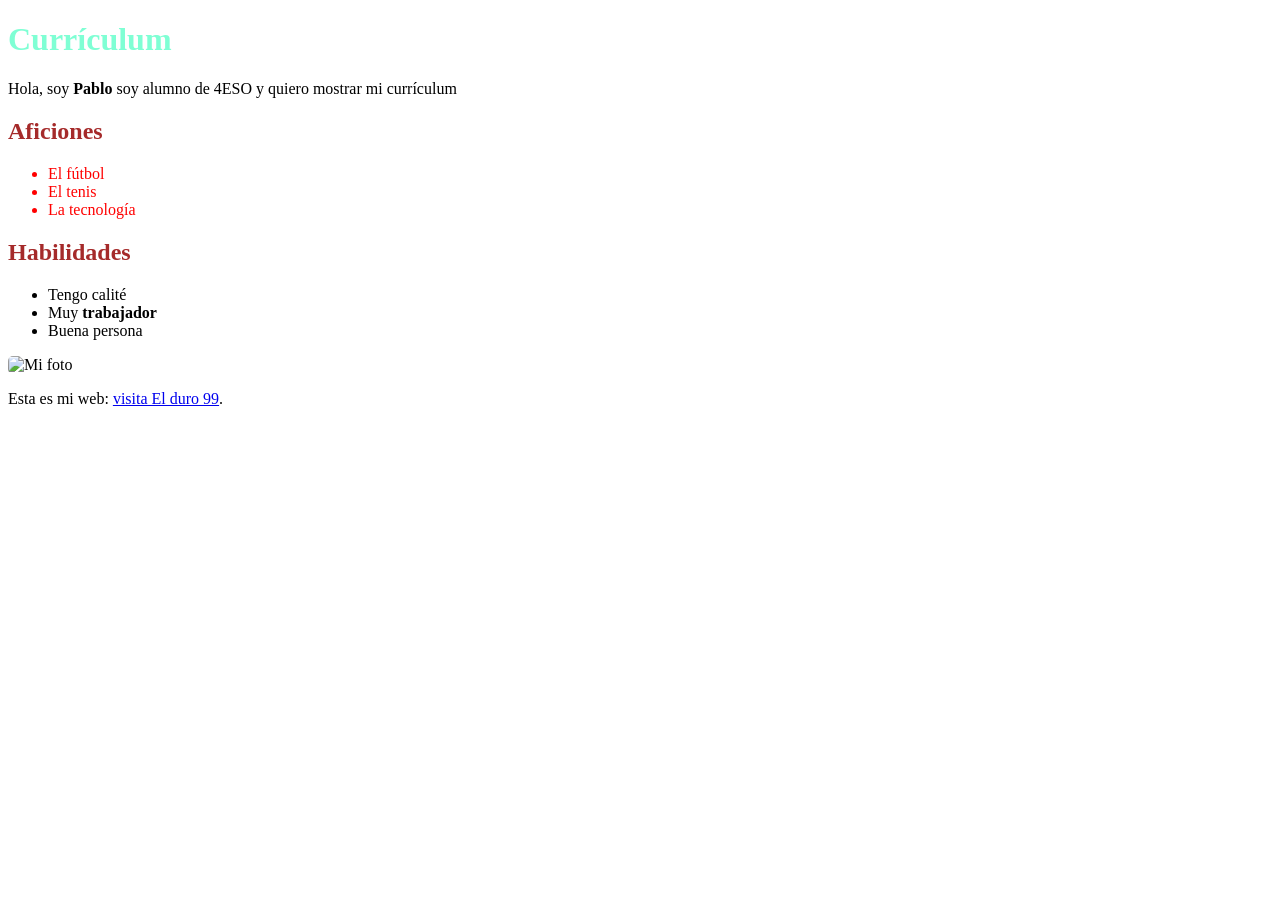
==== index.html @ e2fecc28 "Create index.html" ====
<!DOCTYPE html>
<html lang="es">
<head>
  <meta charset="UTF-8">
  <meta name="viewport" content="width=device-width, initial-scale=1">
  <title>Mi página</title>
</head>
<body>

  <!DOCTYPE html>
  <html lang="es">
  <head>
    <meta charset="UTF-8">
    <meta name="viewport" content="width=device-width, initial-scale=1">
    <title>Mi página</title>
  </head>
  <body>

    <h1>Currículum</h1>

    <p>Hola, soy <strong class="WISA">Pablo</strong> soy alumno de 4ESO y quiero mostrar mi currículum</p>

    <h2>Aficiones</h2>

    <ul class= "lista">
      <li>El fútbol</li>
      <li>El tenis</li>
      <li>La tecnología</li>
    </ul>
    <h2>Habilidades</h2>
    <ul>
      <li>Tengo calité</li>
      <li>Muy <strong>trabajador</strong></li>
      <li>Buena persona</li>
    </ul>
   <img src="PABLO AVATAR.jpg" alt="Mi foto" width="300px"  style="border-radius:5px">
    <p>Esta es mi web: <a href="https://es.pabloolmo.org">visita El duro 99</a>.</p>
  <style>
  	.lista li{color:red}
  	h2 {color:brown}
  	h1 {color:Aquamarine}
  	. WISA{font-family:tahoma}
  </style>
  </body>
  </html>

</body>
</html>
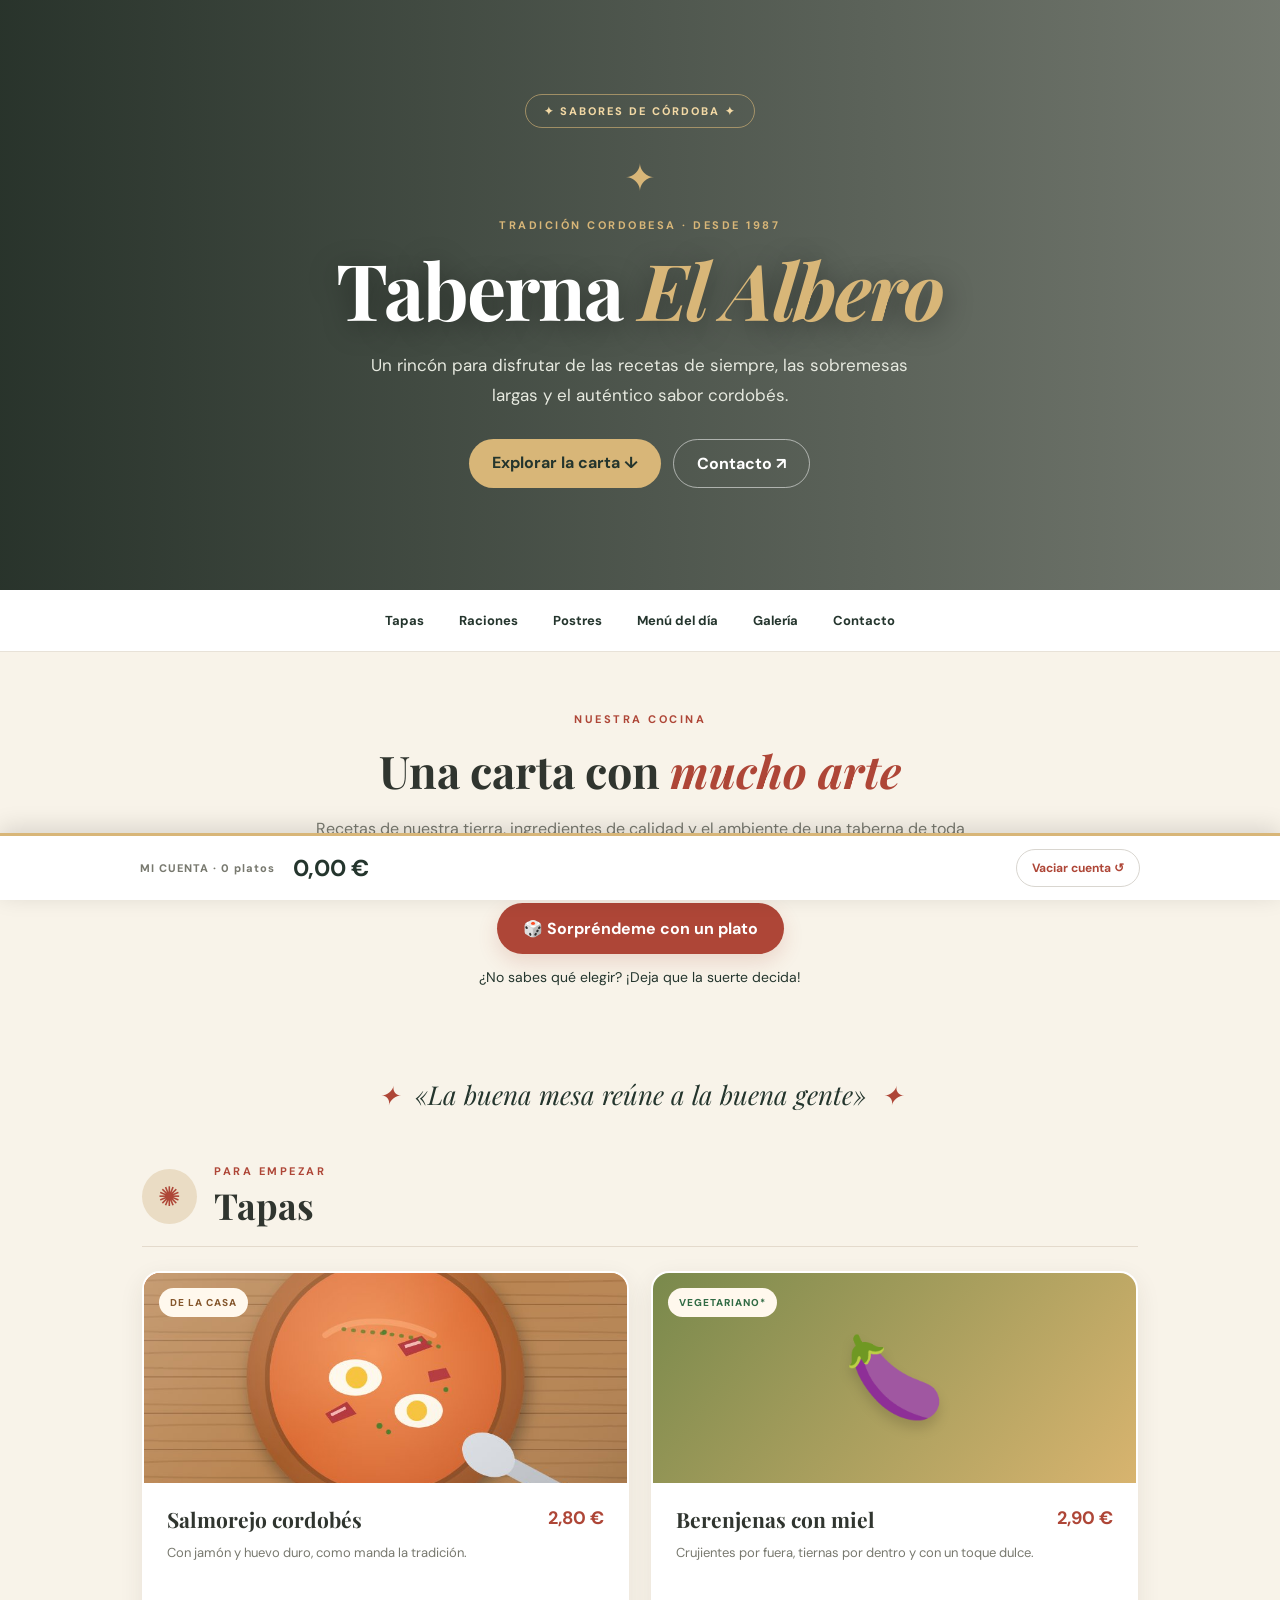
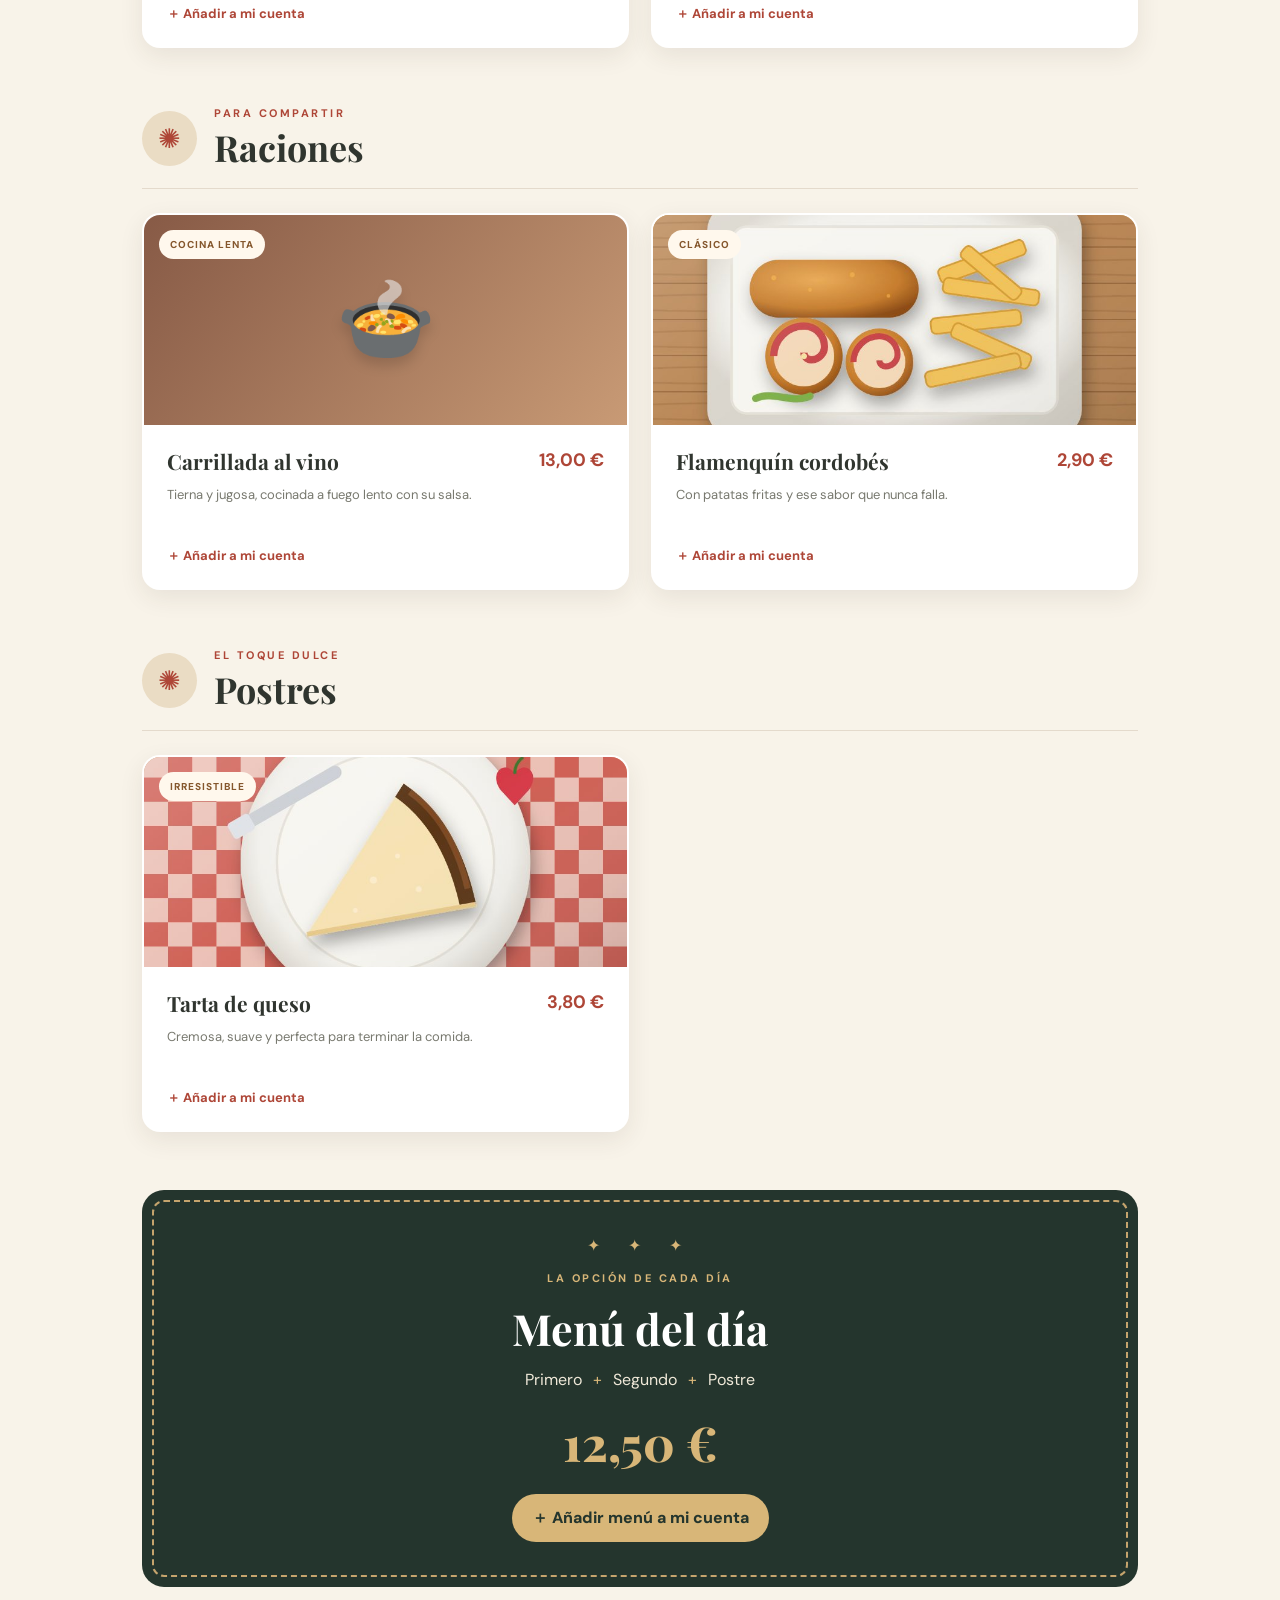
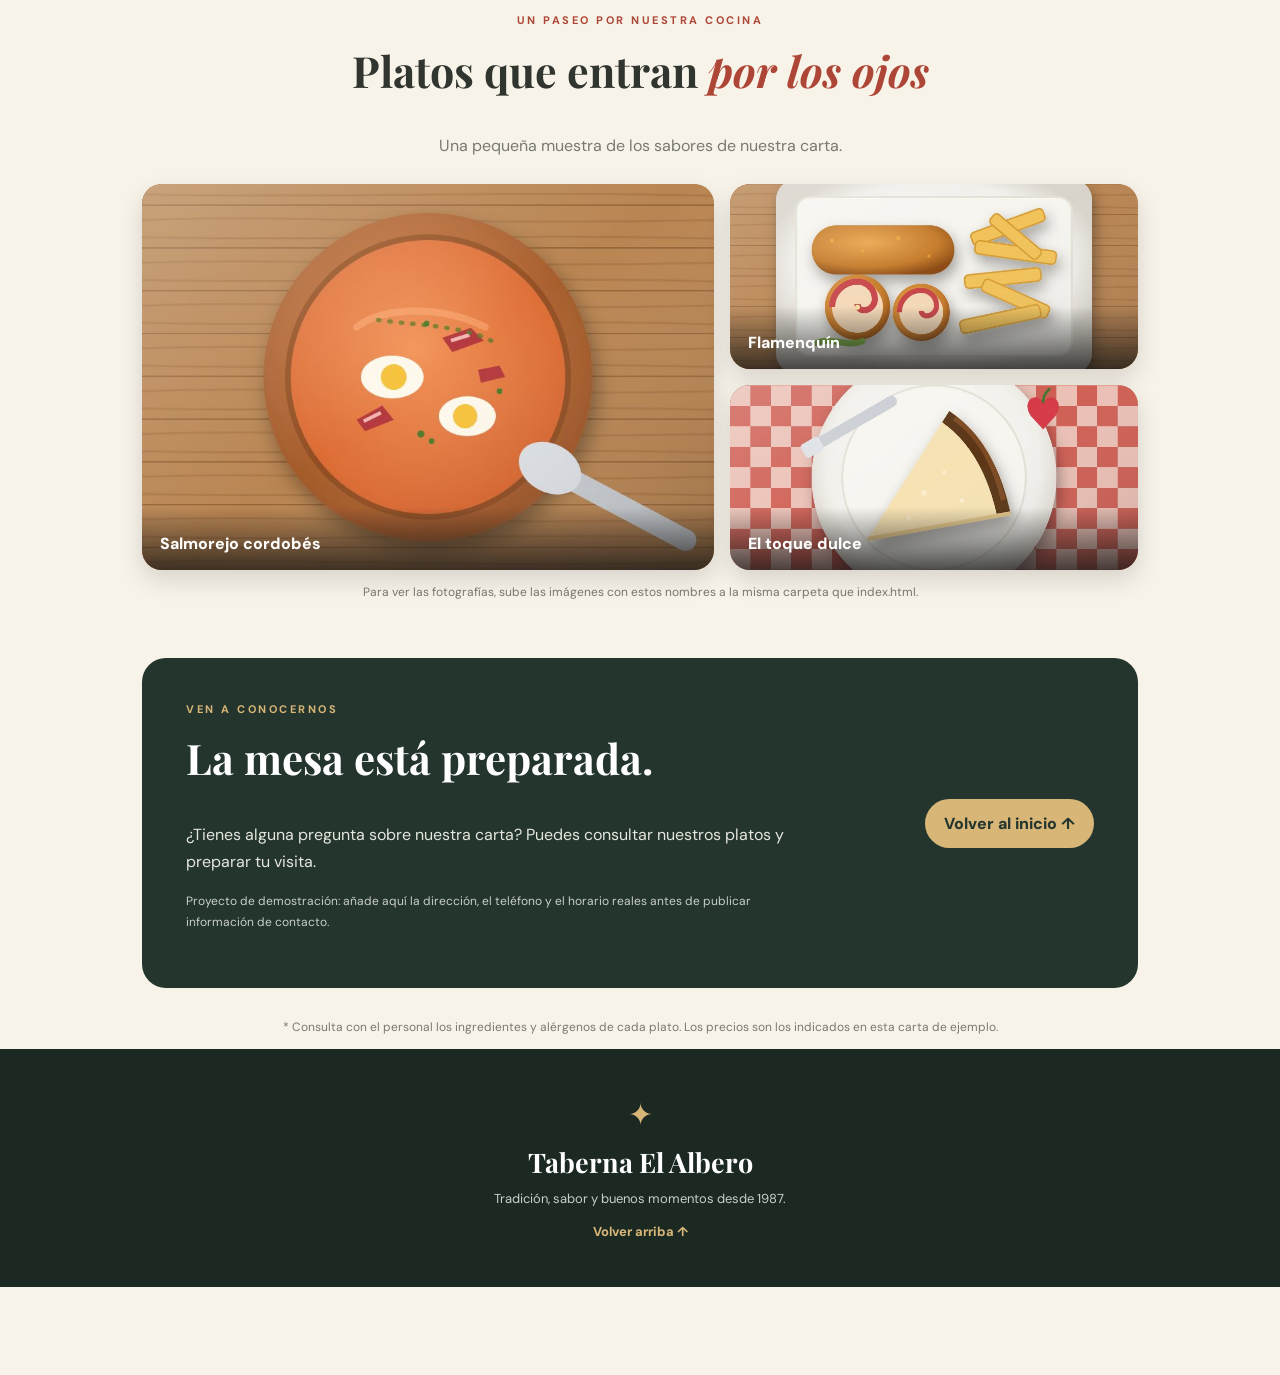
==== commit 58231d1d: "Add files via upload" ====
--- a/index.html
+++ b/index.html
@@ -3,46 +3,168 @@
 <head>
   <meta charset="UTF-8">
   <meta name="viewport" content="width=device-width, initial-scale=1">
-  <title>Mi página</title>
+  <meta name="theme-color" content="#24352d">
+  <title>Taberna El Albero | Cocina cordobesa</title>
+  <meta name="description" content="Descubre la carta de Taberna El Albero: tapas, raciones y postres de inspiración cordobesa.">
+  <link rel="preconnect" href="https://fonts.googleapis.com">
+  <link rel="preconnect" href="https://fonts.gstatic.com" crossorigin>
+  <link href="https://fonts.googleapis.com/css2?family=DM+Sans:wght@400;500;600;700&family=Playfair+Display:wght@600;700;800&display=swap" rel="stylesheet">
+  <link rel="stylesheet" href="estilo.css">
 </head>
 <body>
+  <header class="hero" id="inicio">
+    <div class="hero-inner">
+      <span class="hero-badge">✦ SABORES DE CÓRDOBA ✦</span>
+      <div class="emblema" aria-hidden="true">✦</div>
+      <p class="eyebrow">TRADICIÓN CORDOBESA · DESDE 1987</p>
+      <h1>Taberna <em>El Albero</em></h1>
+      <p class="hero-desc">Un rincón para disfrutar de las recetas de siempre, las sobremesas largas y el auténtico sabor cordobés.</p>
+      <div class="hero-actions"><a class="hero-link" href="#carta">Explorar la carta ↓</a><a class="hero-link secondary" href="#contacto">Contacto ↗</a></div>
+    </div>
+  </header>
 
-  <!DOCTYPE html>
-  <html lang="es">
-  <head>
-    <meta charset="UTF-8">
-    <meta name="viewport" content="width=device-width, initial-scale=1">
-    <title>Mi página</title>
-  </head>
-  <body>
+  <nav class="navegacion" aria-label="Secciones de la carta">
+    <a href="#tapas">Tapas</a>
+    <a href="#raciones">Raciones</a>
+    <a href="#postres">Postres</a>
+    <a href="#menu-dia">Menú del día</a>
+    <a href="#galeria">Galería</a>
+    <a href="#contacto">Contacto</a>
+  </nav>
 
-    <h1>Currículum</h1>
+  <main id="carta" class="contenedor">
+    <div class="intro">
+      <p class="eyebrow oscuro">NUESTRA COCINA</p>
+      <h2>Una carta con <em>mucho arte</em></h2>
+      <p>Recetas de nuestra tierra, ingredientes de calidad y el ambiente de una taberna de toda la vida.</p>
+    </div>
 
-    <p>Hola, soy <strong class="WISA">Pablo</strong> soy alumno de 4ESO y quiero mostrar mi currículum</p>
+    <div class="herramientas">
+      <button id="sorpresa" type="button">🎲 Sorpréndeme con un plato</button>
+      <p id="consejo" role="status" aria-live="polite">¿No sabes qué elegir? ¡Deja que la suerte decida!</p>
+    </div>
 
-    <h2>Aficiones</h2>
+    <div class="frase reveal"><span>✦</span> «La buena mesa reúne a la buena gente» <span>✦</span></div>
 
-    <ul class= "lista">
-      <li>El fútbol</li>
-      <li>El tenis</li>
-      <li>La tecnología</li>
-    </ul>
-    <h2>Habilidades</h2>
-    <ul>
-      <li>Tengo calité</li>
-      <li>Muy <strong>trabajador</strong></li>
-      <li>Buena persona</li>
-    </ul>
-   <img src="PABLO AVATAR.jpg" alt="Mi foto" width="300px"  style="border-radius:5px">
-    <p>Esta es mi web: <a href="https://es.pabloolmo.org">visita El duro 99</a>.</p>
-  <style>
-  	.lista li{color:red}
-  	h2 {color:brown}
-  	h1 {color:Aquamarine}
-  	. WISA{font-family:tahoma}
-  </style>
-  </body>
-  </html>
+    <section id="tapas" class="seccion reveal">
+      <div class="titulo-seccion"><span class="icono">✺</span><div><p class="eyebrow oscuro">PARA EMPEZAR</p><h2>Tapas</h2></div></div>
+      <div class="grid-platos">
+        <article class="tarjeta plato" data-nombre="Salmorejo cordobés" data-precio="2.80" tabindex="0" role="button" aria-label="Añadir salmorejo cordobés, 2,80 euros">
+          <div class="foto foto-salmorejo"><img src="salmorejo.jpg" loading="lazy" alt="Cuenco de salmorejo cordobés" onerror="this.style.display='none'"><span class="sello">DE LA CASA</span></div>
+          <div class="datos"><div class="nombre-precio"><h3>Salmorejo cordobés</h3><strong>2,80 €</strong></div><p>Con jamón y huevo duro, como manda la tradición.</p><span class="anadir">＋ Añadir a mi cuenta</span></div>
+        </article>
+        <article class="tarjeta plato" data-nombre="Berenjenas con miel" data-precio="2.90" tabindex="0" role="button" aria-label="Añadir berenjenas con miel, 2,90 euros">
+          <div class="foto foto-berenjenas"><img src="berenjenas.jpg" alt="Berenjenas con miel" loading="lazy" onerror="this.style.display='none'"><span class="emoji-plato" aria-hidden="true">🍆</span><span class="sello verde">VEGETARIANO*</span></div>
+          <div class="datos"><div class="nombre-precio"><h3>Berenjenas con miel</h3><strong>2,90 €</strong></div><p>Crujientes por fuera, tiernas por dentro y con un toque dulce.</p><span class="anadir">＋ Añadir a mi cuenta</span></div>
+        </article>
+      </div>
+    </section>
 
+    <section id="raciones" class="seccion reveal">
+      <div class="titulo-seccion"><span class="icono">✺</span><div><p class="eyebrow oscuro">PARA COMPARTIR</p><h2>Raciones</h2></div></div>
+      <div class="grid-platos">
+        <article class="tarjeta plato" data-nombre="Carrillada al vino" data-precio="13.00" tabindex="0" role="button" aria-label="Añadir carrillada al vino, 13 euros">
+          <div class="foto foto-carrillada"><img src="carrillada.jpg" alt="Carrillada al vino" loading="lazy" onerror="this.style.display='none'"><span class="emoji-plato" aria-hidden="true">🍲</span><span class="sello">COCINA LENTA</span></div>
+          <div class="datos"><div class="nombre-precio"><h3>Carrillada al vino</h3><strong>13,00 €</strong></div><p>Tierna y jugosa, cocinada a fuego lento con su salsa.</p><span class="anadir">＋ Añadir a mi cuenta</span></div>
+        </article>
+        <article class="tarjeta plato" data-nombre="Flamenquín cordobés" data-precio="2.90" tabindex="0" role="button" aria-label="Añadir flamenquín cordobés, 2,90 euros">
+          <div class="foto foto-flamenquin"><img src="flamenquin.jpg" loading="lazy" alt="Flamenquín cordobés" onerror="this.style.display='none'"><span class="sello">CLÁSICO</span></div>
+          <div class="datos"><div class="nombre-precio"><h3>Flamenquín cordobés</h3><strong>2,90 €</strong></div><p>Con patatas fritas y ese sabor que nunca falla.</p><span class="anadir">＋ Añadir a mi cuenta</span></div>
+        </article>
+      </div>
+    </section>
+
+    <section id="postres" class="seccion reveal">
+      <div class="titulo-seccion"><span class="icono">✺</span><div><p class="eyebrow oscuro">EL TOQUE DULCE</p><h2>Postres</h2></div></div>
+      <div class="grid-platos">
+        <article class="tarjeta plato" data-nombre="Tarta de queso" data-precio="3.80" tabindex="0" role="button" aria-label="Añadir tarta de queso, 3,80 euros">
+          <div class="foto foto-tarta"><img src="tarta de queso.jpg" loading="lazy" alt="Porción de tarta de queso" onerror="this.style.display='none'"><span class="sello">IRRESISTIBLE</span></div>
+          <div class="datos"><div class="nombre-precio"><h3>Tarta de queso</h3><strong>3,80 €</strong></div><p>Cremosa, suave y perfecta para terminar la comida.</p><span class="anadir">＋ Añadir a mi cuenta</span></div>
+        </article>
+      </div>
+    </section>
+
+    <section id="menu-dia" class="menu-dia reveal">
+      <div class="menu-adorno" aria-hidden="true">✦ ✦ ✦</div>
+      <p class="eyebrow">LA OPCIÓN DE CADA DÍA</p>
+      <h2>Menú del día</h2>
+      <p>Primero <span>+</span> Segundo <span>+</span> Postre</p>
+      <div class="precio-menu">12,50 €</div>
+      <button id="anadir-menu" type="button">＋ Añadir menú a mi cuenta</button>
+    </section>
+
+    <section id="galeria" class="galeria seccion reveal">
+      <div class="galeria-intro"><p class="eyebrow oscuro">UN PASEO POR NUESTRA COCINA</p><h2>Platos que entran <em>por los ojos</em></h2><p>Una pequeña muestra de los sabores de nuestra carta.</p></div>
+      <div class="galeria-grid">
+        <figure class="galeria-item grande"><img src="salmorejo.jpg" alt="Salmorejo cordobés" loading="lazy" onerror="this.style.display='none'"><figcaption>Salmorejo cordobés</figcaption></figure>
+        <figure class="galeria-item"><img src="flamenquin.jpg" alt="Flamenquín con patatas" loading="lazy" onerror="this.style.display='none'"><figcaption>Flamenquín</figcaption></figure>
+        <figure class="galeria-item"><img src="tarta de queso.jpg" alt="Tarta de queso" loading="lazy" onerror="this.style.display='none'"><figcaption>El toque dulce</figcaption></figure>
+      </div>
+      <p class="galeria-aviso">Para ver las fotografías, sube las imágenes con estos nombres a la misma carpeta que index.html.</p>
+    </section>
+    <section id="contacto" class="contacto reveal">
+      <div><p class="eyebrow">VEN A CONOCERNOS</p><h2>La mesa está preparada.</h2><p>¿Tienes alguna pregunta sobre nuestra carta? Puedes consultar nuestros platos y preparar tu visita.</p><p class="contacto-nota">Proyecto de demostración: añade aquí la dirección, el teléfono y el horario reales antes de publicar información de contacto.</p></div>
+      <a href="#inicio" class="contacto-boton">Volver al inicio ↑</a>
+    </section>
+    <p class="nota">* Consulta con el personal los ingredientes y alérgenos de cada plato. Los precios son los indicados en esta carta de ejemplo.</p>
+  </main>
+
+  <footer class="pie"><span>✦</span><h2>Taberna El Albero</h2><p>Tradición, sabor y buenos momentos desde 1987.</p><a href="#inicio">Volver arriba ↑</a></footer>
+
+  <div id="cuenta" class="cuenta" aria-live="polite">
+    <div><small>MI CUENTA · <span id="cantidad">0</span> platos</small><strong><span id="total">0,00</span> €</strong></div>
+    <button id="vaciar" type="button" aria-label="Vaciar la cuenta">Vaciar cuenta ↺</button>
+  </div>
+
+  <script>
+    const platos = [...document.querySelectorAll('.plato')];
+    const totalElemento = document.getElementById('total');
+    const cantidadElemento = document.getElementById('cantidad');
+    const consejo = document.getElementById('consejo');
+    let totalCentimos = 0;
+    let cantidad = 0;
+
+    function actualizarCuenta() {
+      totalElemento.textContent = (totalCentimos / 100).toFixed(2).replace('.', ',');
+      cantidadElemento.textContent = cantidad;
+    }
+    function agregar(nombre, precio) {
+      totalCentimos += Math.round(precio * 100);
+      cantidad++;
+      actualizarCuenta();
+      consejo.textContent = '✓ Has añadido ' + nombre + ' a tu cuenta.';
+    }
+    platos.forEach(plato => {
+      const seleccionar = () => agregar(plato.dataset.nombre, Number(plato.dataset.precio));
+      plato.addEventListener('click', seleccionar);
+      plato.addEventListener('keydown', e => {
+        if (e.key === 'Enter' || e.key === ' ') { e.preventDefault(); seleccionar(); }
+      });
+    });
+    document.getElementById('sorpresa').addEventListener('click', () => {
+      const elegido = platos[Math.floor(Math.random() * platos.length)];
+      platos.forEach(p => p.classList.remove('elegido'));
+      elegido.classList.add('elegido');
+      consejo.textContent = '✨ Hoy te recomendamos: ' + elegido.dataset.nombre + '. ¡Pruébalo!';
+      elegido.scrollIntoView({ behavior: 'smooth', block: 'center' });
+    });
+    document.getElementById('anadir-menu').addEventListener('click', () => agregar('Menú del día', 12.50));
+    document.getElementById('vaciar').addEventListener('click', () => {
+      totalCentimos = 0; cantidad = 0; actualizarCuenta();
+      consejo.textContent = 'Tu cuenta está vacía. ¡Elige algo rico!';
+      platos.forEach(p => p.classList.remove('elegido'));
+    });
+    // Aparición suave al desplazarse, respetando la preferencia de movimiento reducido.
+    if ('IntersectionObserver' in window && !window.matchMedia('(prefers-reduced-motion: reduce)').matches) {
+      const observador = new IntersectionObserver((entradas) => {
+        entradas.forEach(entrada => {
+          if (entrada.isIntersecting) { entrada.target.classList.add('visible'); observador.unobserve(entrada.target); }
+        });
+      }, {threshold: 0.08});
+      document.querySelectorAll('.reveal').forEach(el => observador.observe(el));
+    } else {
+      document.querySelectorAll('.reveal').forEach(el => el.classList.add('visible'));
+    }
+  </script>
 </body>
 </html>
--- a/estilo.css
+++ b/estilo.css
@@ -0,0 +1,13 @@
+:root{--verde:#24352d;--verde2:#34483b;--crema:#f8f3e9;--rojo:#ae4637;--oro:#d8b678;--texto:#30352f;--muted:#78796f}
+*{box-sizing:border-box}html{scroll-behavior:smooth;scroll-padding-top:85px}body{margin:0;background:var(--crema);color:var(--texto);font-family:'DM Sans',Arial,sans-serif;padding-bottom:88px}button,a{font:inherit}button{cursor:pointer}a{text-decoration:none}h1,h2,h3,p{margin-top:0}h1,h2,h3{font-family:'Playfair Display',Georgia,serif}.hero{background:radial-gradient(circle at 85% 20%,#51654a 0,transparent 36%),radial-gradient(circle at 15% 85%,#3c4b37 0,transparent 34%),var(--verde);color:#fff;text-align:center;padding:68px 20px 76px;position:relative;overflow:hidden}.hero:before,.hero:after{content:'✳';position:absolute;font-size:210px;color:#ffffff0b;top:-65px;left:-70px}.hero:after{left:auto;right:-65px;top:auto;bottom:-105px}.hero-inner{position:relative;z-index:1}.emblema{color:var(--oro);font-size:38px;margin-bottom:15px}.eyebrow{font-size:11px;font-weight:700;letter-spacing:2.5px;color:var(--oro);margin-bottom:14px}.hero h1{font-size:clamp(45px,7vw,78px);line-height:1.12;letter-spacing:-1.8px;margin-bottom:16px}.hero h1 em,.intro h2 em{color:var(--oro);font-style:italic}.hero-desc{font-size:17px;color:#e6e9df;margin-bottom:30px}.hero-link{display:inline-block;color:var(--verde);background:var(--oro);padding:13px 23px;border-radius:30px;font-weight:700;transition:transform .2s,background .2s}.hero-link:hover{transform:translateY(-3px);background:#f0d4a1}.navegacion{display:flex;gap:9px;justify-content:center;flex-wrap:wrap;background:#fff;border-bottom:1px solid #e8e2d8;padding:14px 10px;position:sticky;top:0;z-index:10}.navegacion a{color:var(--verde);padding:8px 13px;border-radius:20px;font-size:13px;font-weight:700}.navegacion a:hover,.navegacion a:focus-visible{background:#edf0e8}.contenedor{max-width:1040px;margin:auto;padding:0 22px}.intro{text-align:center;max-width:650px;margin:60px auto 25px}.oscuro{color:var(--rojo)}.intro h2{font-size:clamp(30px,4vw,45px);margin-bottom:15px}.intro h2 em{color:var(--rojo)}.intro>p:last-child{line-height:1.8;color:var(--muted)}.herramientas{text-align:center;margin:30px auto 60px}#sorpresa{border:0;background:var(--rojo);color:white;border-radius:30px;padding:15px 26px;font-weight:700;box-shadow:0 8px 20px #ae46372b}#sorpresa:hover{background:#92392e}#consejo{min-height:25px;color:var(--verde);font-size:14px;margin-top:14px}.seccion{margin-bottom:58px}.titulo-seccion{display:flex;align-items:center;gap:17px;border-bottom:1px solid #e4dacc;padding-bottom:17px;margin-bottom:24px}.titulo-seccion .icono{display:grid;place-items:center;width:55px;height:55px;border-radius:50%;background:#eadcc4;color:var(--rojo);font-size:27px}.titulo-seccion .eyebrow{margin-bottom:3px}.titulo-seccion h2{font-size:36px;margin:0}.grid-platos{display:grid;grid-template-columns:repeat(2,minmax(0,1fr));gap:22px}.tarjeta{background:white;border:2px solid transparent;border-radius:18px;overflow:hidden;box-shadow:0 8px 25px #3b342016;transition:transform .2s,box-shadow .2s,border-color .2s;cursor:pointer}.tarjeta:hover,.tarjeta:focus-visible{transform:translateY(-5px);box-shadow:0 15px 35px #3b342028;outline:none}.tarjeta.elegido{border-color:var(--rojo);box-shadow:0 0 0 4px #ae46371f}.foto{height:210px;position:relative;display:flex;align-items:center;justify-content:center;overflow:hidden}.foto img{width:100%;height:100%;object-fit:cover;position:absolute;inset:0}.foto-salmorejo{background:linear-gradient(130deg,#d46d39,#f1bd7b)}.foto-berenjenas{background:linear-gradient(130deg,#79894c,#d8b46f)}.foto-carrillada{background:linear-gradient(130deg,#875a46,#c89a75)}.foto-flamenquin{background:linear-gradient(130deg,#cba15b,#f0d8a3)}.foto-tarta{background:linear-gradient(130deg,#c9a979,#f2dfb9)}.emoji-plato{font-size:80px;filter:drop-shadow(0 8px 6px #0002)}.sello{position:absolute;top:15px;left:15px;z-index:1;background:#fff8ed;color:#85572d;font-size:10px;letter-spacing:1px;font-weight:800;padding:8px 11px;border-radius:20px}.sello.verde{color:#316b45}.datos{padding:23px}.nombre-precio{display:flex;justify-content:space-between;align-items:start;gap:15px}.nombre-precio h3{font-size:21px;line-height:1.25;margin-bottom:10px}.nombre-precio strong{white-space:nowrap;color:var(--rojo);font-size:18px}.datos p{color:var(--muted);font-size:13px;line-height:1.7;min-height:44px}.anadir{display:inline-block;margin-top:6px;color:var(--rojo);font-weight:700;font-size:13px}.menu-dia{background:var(--verde);color:white;border-radius:22px;text-align:center;padding:45px 20px;margin:20px 0 26px;outline:2px dashed #c5a46d;outline-offset:-12px}.menu-adorno{color:var(--oro);letter-spacing:12px;margin-bottom:15px}.menu-dia h2{font-size:43px;margin-bottom:12px}.menu-dia>p:not(.eyebrow){color:#f0e9d9}.menu-dia>p span{color:var(--oro);padding:0 7px}.precio-menu{font-family:'Playfair Display',Georgia,serif;color:var(--oro);font-size:48px;font-weight:800;margin:20px 0}#anadir-menu{border:0;background:var(--oro);color:var(--verde);padding:13px 20px;border-radius:30px;font-weight:800}#anadir-menu:hover{background:#f0d4a1}.nota{font-size:12px;color:var(--muted);line-height:1.6;text-align:center}.pie{text-align:center;background:#1b2922;color:#fff;padding:46px 20px}.pie>span{color:var(--oro);font-size:30px}.pie h2{font-size:27px;margin:10px 0}.pie p{color:#c7d0c6;font-size:13px}.pie a{color:var(--oro);font-size:13px;font-weight:700}.cuenta{position:fixed;bottom:0;left:0;right:0;background:#fff;box-shadow:0 -5px 25px #0002;padding:13px max(20px,calc((100vw - 1000px)/2));display:flex;justify-content:space-between;align-items:center;gap:15px;z-index:20;border-top:3px solid var(--oro)}.cuenta div{display:flex;align-items:center;gap:18px}.cuenta small{font-size:11px;font-weight:800;letter-spacing:1px;color:var(--muted)}.cuenta strong{font-size:23px;color:var(--verde)}#vaciar{border:1px solid #d9d6d0;background:#fff;color:var(--rojo);border-radius:22px;padding:10px 15px;font-size:12px;font-weight:700}#vaciar:hover{background:#fff0ec}@media(max-width:650px){.hero{padding:52px 16px 60px}.navegacion{gap:2px}.navegacion a{font-size:11px;padding:8px}.contenedor{padding:0 16px}.intro{margin-top:42px}.herramientas{margin-bottom:42px}.grid-platos{grid-template-columns:1fr}.foto{height:215px}.seccion{margin-bottom:42px}.cuenta div{gap:8px;flex-direction:column;align-items:flex-start}.cuenta strong{font-size:20px}.menu-dia h2{font-size:35px}}@media(prefers-reduced-motion:reduce){html{scroll-behavior:auto}*,*:before,*:after{transition:none!important}}
+
+/* NUEVA PORTADA FOTOGRÁFICA Y DETALLES */
+.hero{min-height:590px;display:grid;place-items:center;background:linear-gradient(90deg,rgba(12,25,17,.88),rgba(15,28,19,.57)),url('https://images.unsplash.com/photo-1517248135467-4c7edcad34c4?auto=format&fit=crop&w=1800&q=85') center/cover no-repeat;isolation:isolate}
+.hero:before,.hero:after{display:none}.hero-inner{max-width:820px}.hero-badge{display:inline-block;border:1px solid #d8b6789c;border-radius:40px;padding:9px 18px;color:#f3d9a5;font-size:11px;font-weight:800;letter-spacing:2px;margin-bottom:25px}.hero h1{text-shadow:0 5px 30px #0006}.hero-desc{max-width:550px;margin:0 auto 28px;line-height:1.8}.hero-actions{display:flex;justify-content:center;gap:12px;flex-wrap:wrap}.hero-link.secondary{background:transparent;color:white;border:1px solid #fff8}.hero-link.secondary:hover{background:#ffffff24}
+.frase{text-align:center;color:var(--verde);font-family:'Playfair Display',Georgia,serif;font-style:italic;font-size:clamp(18px,3vw,26px);padding:24px 0 52px}.frase span{color:var(--rojo);padding:0 8px}
+.foto img{z-index:1}.foto .sello{z-index:3}.foto .emoji-plato{position:relative;z-index:0}
+.galeria-intro{text-align:center;margin-bottom:28px}.galeria-intro h2{font-size:clamp(30px,4vw,43px)}.galeria-intro em{color:var(--rojo)}.galeria-intro p:last-child{color:var(--muted)}.galeria-grid{display:grid;grid-template-columns:1.4fr 1fr;grid-template-rows:185px 185px;gap:16px}.galeria-item{margin:0;position:relative;overflow:hidden;border-radius:20px;background:linear-gradient(140deg,#8d5c39,#d3aa77);box-shadow:0 10px 24px #0002}.galeria-item.grande{grid-row:span 2}.galeria-item img{width:100%;height:100%;object-fit:cover;display:block;transition:transform .45s}.galeria-item:hover img{transform:scale(1.06)}.galeria-item figcaption{position:absolute;bottom:0;left:0;right:0;padding:26px 18px 16px;background:linear-gradient(transparent,#111b);color:#fff;font-weight:800}.galeria-aviso{font-size:12px;color:var(--muted);text-align:center;margin-top:14px}
+.contacto{display:flex;justify-content:space-between;align-items:center;gap:30px;background:#24352d;color:#fff;padding:44px;border-radius:24px;margin:30px 0}.contacto>div{max-width:600px}.contacto h2{font-size:clamp(28px,4vw,42px)}.contacto p:not(.eyebrow){line-height:1.7;color:#e5e7df}.contacto .contacto-nota{font-size:12px;color:#c9cfc7!important}.contacto-boton{flex-shrink:0;display:inline-block;padding:14px 19px;border-radius:30px;background:var(--oro);color:var(--verde);font-weight:800}
+.reveal{opacity:0;transform:translateY(25px);transition:opacity .65s ease,transform .65s ease}.reveal.visible{opacity:1;transform:translateY(0)}
+@media(max-width:650px){.hero{min-height:540px}.galeria-grid{grid-template-columns:1fr 1fr;grid-template-rows:230px 160px}.galeria-item.grande{grid-column:span 2;grid-row:span 1}.contacto{display:block;padding:28px}.contacto-boton{margin-top:12px}.frase{padding-bottom:35px}}
+@media(prefers-reduced-motion:reduce){.reveal{opacity:1;transform:none}.galeria-item img{transition:none}}
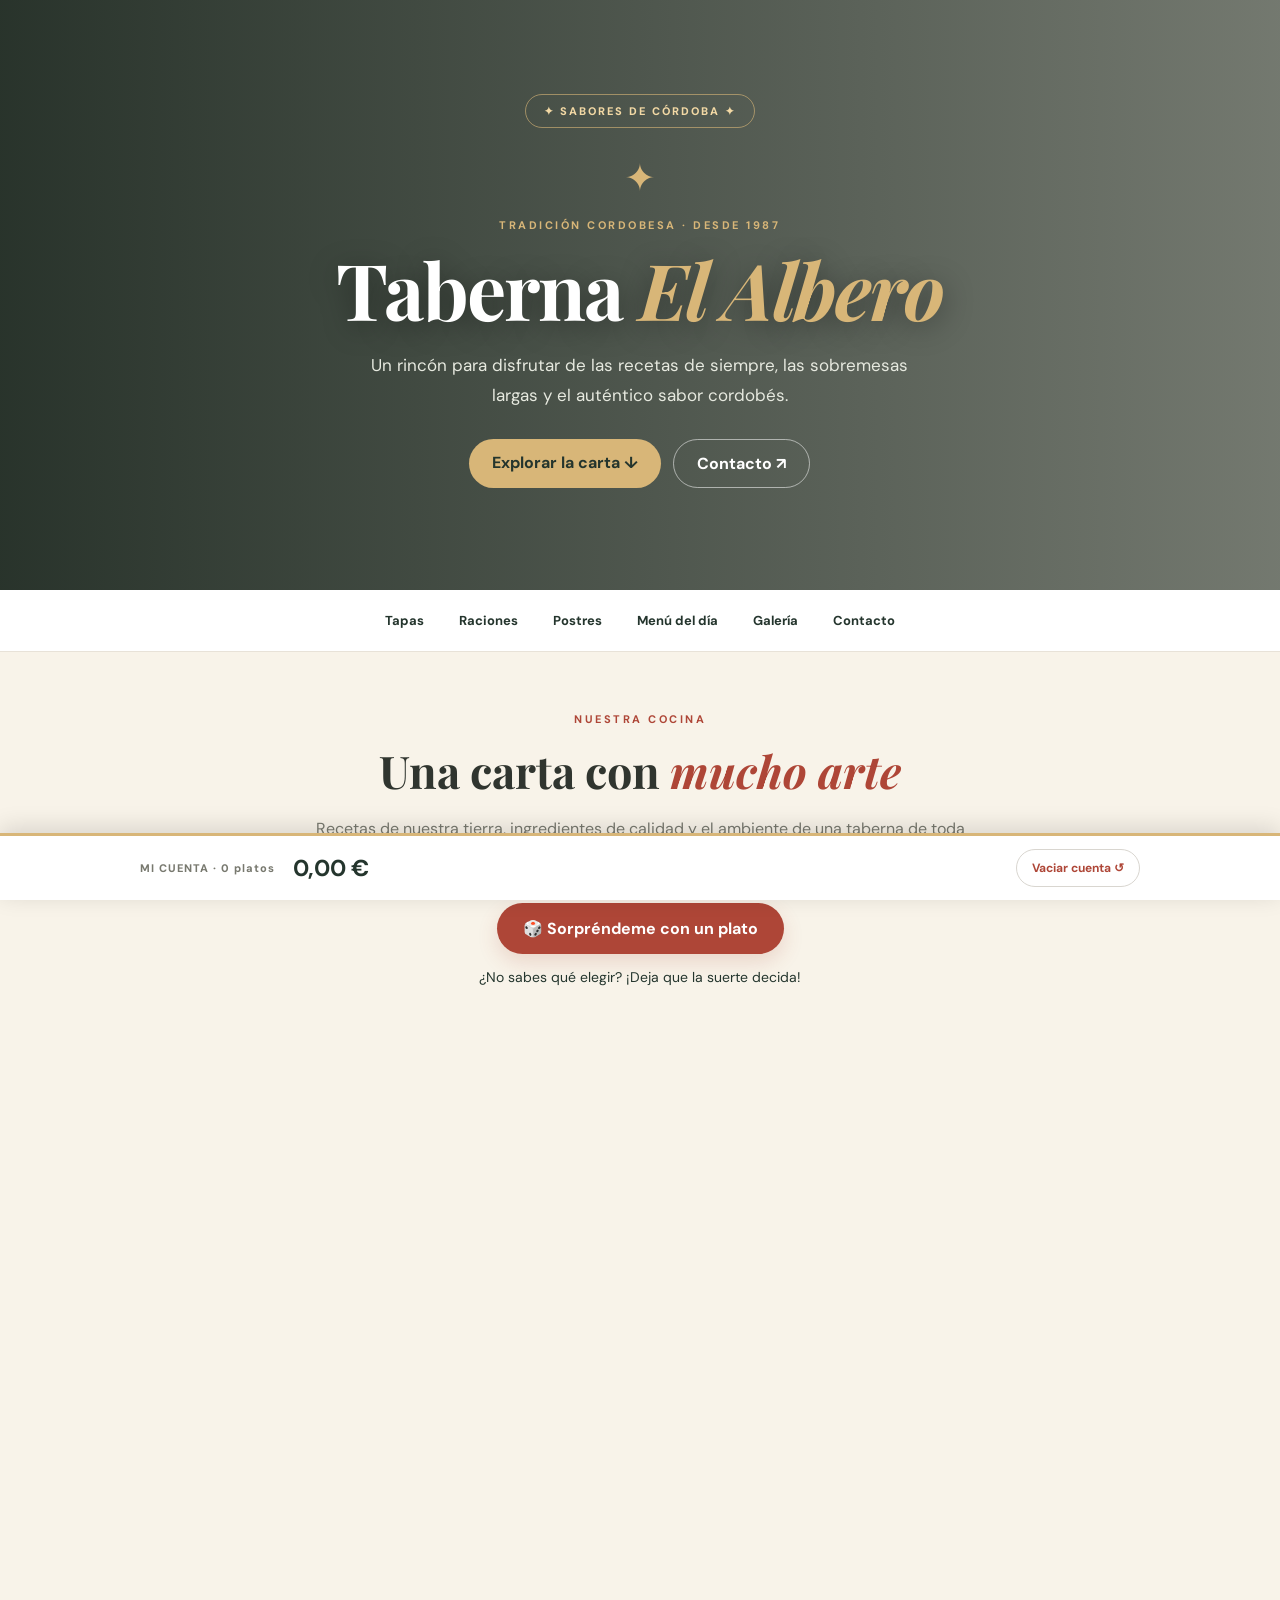
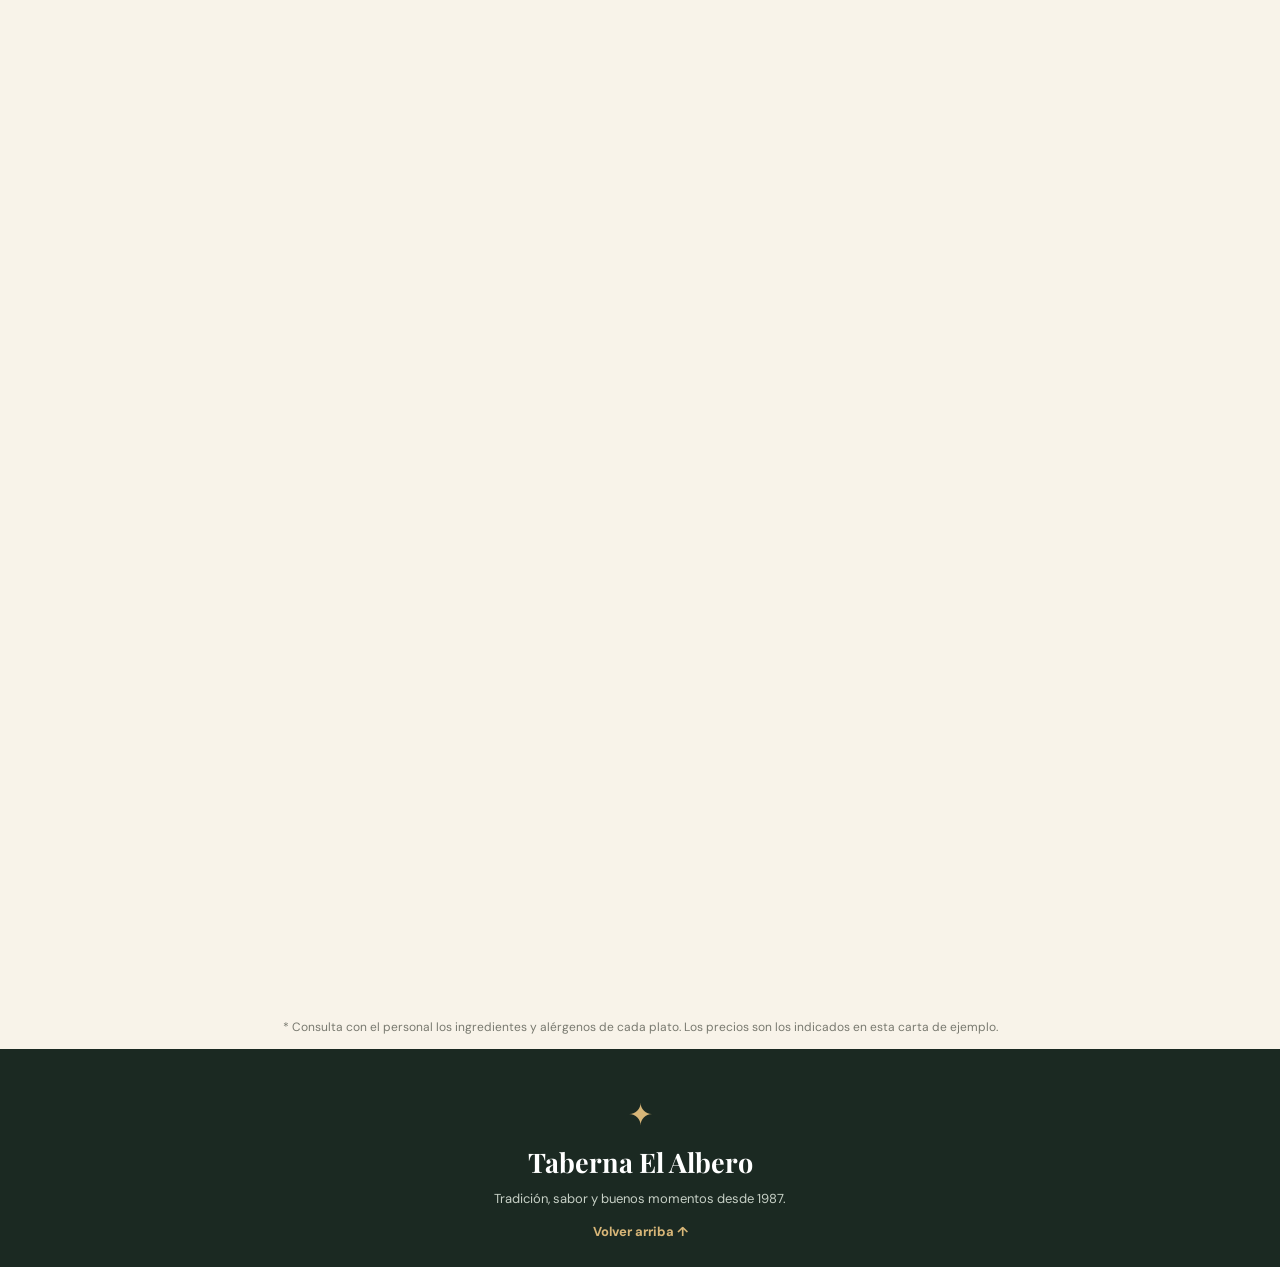
==== commit 5b624182: "Create index.html" ====
--- a/index.html
+++ b/index.html
@@ -2,169 +2,10 @@
 <html lang="es">
 <head>
   <meta charset="UTF-8">
-  <meta name="viewport" content="width=device-width, initial-scale=1">
-  <meta name="theme-color" content="#24352d">
-  <title>Taberna El Albero | Cocina cordobesa</title>
-  <meta name="description" content="Descubre la carta de Taberna El Albero: tapas, raciones y postres de inspiración cordobesa.">
-  <link rel="preconnect" href="https://fonts.googleapis.com">
-  <link rel="preconnect" href="https://fonts.gstatic.com" crossorigin>
-  <link href="https://fonts.googleapis.com/css2?family=DM+Sans:wght@400;500;600;700&family=Playfair+Display:wght@600;700;800&display=swap" rel="stylesheet">
-  <link rel="stylesheet" href="estilo.css">
+  <meta http-equiv="refresh" content="0; url=taberna-nueva.html">
+  <title>Taberna El Albero</title>
 </head>
 <body>
-  <header class="hero" id="inicio">
-    <div class="hero-inner">
-      <span class="hero-badge">✦ SABORES DE CÓRDOBA ✦</span>
-      <div class="emblema" aria-hidden="true">✦</div>
-      <p class="eyebrow">TRADICIÓN CORDOBESA · DESDE 1987</p>
-      <h1>Taberna <em>El Albero</em></h1>
-      <p class="hero-desc">Un rincón para disfrutar de las recetas de siempre, las sobremesas largas y el auténtico sabor cordobés.</p>
-      <div class="hero-actions"><a class="hero-link" href="#carta">Explorar la carta ↓</a><a class="hero-link secondary" href="#contacto">Contacto ↗</a></div>
-    </div>
-  </header>
-
-  <nav class="navegacion" aria-label="Secciones de la carta">
-    <a href="#tapas">Tapas</a>
-    <a href="#raciones">Raciones</a>
-    <a href="#postres">Postres</a>
-    <a href="#menu-dia">Menú del día</a>
-    <a href="#galeria">Galería</a>
-    <a href="#contacto">Contacto</a>
-  </nav>
-
-  <main id="carta" class="contenedor">
-    <div class="intro">
-      <p class="eyebrow oscuro">NUESTRA COCINA</p>
-      <h2>Una carta con <em>mucho arte</em></h2>
-      <p>Recetas de nuestra tierra, ingredientes de calidad y el ambiente de una taberna de toda la vida.</p>
-    </div>
-
-    <div class="herramientas">
-      <button id="sorpresa" type="button">🎲 Sorpréndeme con un plato</button>
-      <p id="consejo" role="status" aria-live="polite">¿No sabes qué elegir? ¡Deja que la suerte decida!</p>
-    </div>
-
-    <div class="frase reveal"><span>✦</span> «La buena mesa reúne a la buena gente» <span>✦</span></div>
-
-    <section id="tapas" class="seccion reveal">
-      <div class="titulo-seccion"><span class="icono">✺</span><div><p class="eyebrow oscuro">PARA EMPEZAR</p><h2>Tapas</h2></div></div>
-      <div class="grid-platos">
-        <article class="tarjeta plato" data-nombre="Salmorejo cordobés" data-precio="2.80" tabindex="0" role="button" aria-label="Añadir salmorejo cordobés, 2,80 euros">
-          <div class="foto foto-salmorejo"><img src="salmorejo.jpg" loading="lazy" alt="Cuenco de salmorejo cordobés" onerror="this.style.display='none'"><span class="sello">DE LA CASA</span></div>
-          <div class="datos"><div class="nombre-precio"><h3>Salmorejo cordobés</h3><strong>2,80 €</strong></div><p>Con jamón y huevo duro, como manda la tradición.</p><span class="anadir">＋ Añadir a mi cuenta</span></div>
-        </article>
-        <article class="tarjeta plato" data-nombre="Berenjenas con miel" data-precio="2.90" tabindex="0" role="button" aria-label="Añadir berenjenas con miel, 2,90 euros">
-          <div class="foto foto-berenjenas"><img src="berenjenas.jpg" alt="Berenjenas con miel" loading="lazy" onerror="this.style.display='none'"><span class="emoji-plato" aria-hidden="true">🍆</span><span class="sello verde">VEGETARIANO*</span></div>
-          <div class="datos"><div class="nombre-precio"><h3>Berenjenas con miel</h3><strong>2,90 €</strong></div><p>Crujientes por fuera, tiernas por dentro y con un toque dulce.</p><span class="anadir">＋ Añadir a mi cuenta</span></div>
-        </article>
-      </div>
-    </section>
-
-    <section id="raciones" class="seccion reveal">
-      <div class="titulo-seccion"><span class="icono">✺</span><div><p class="eyebrow oscuro">PARA COMPARTIR</p><h2>Raciones</h2></div></div>
-      <div class="grid-platos">
-        <article class="tarjeta plato" data-nombre="Carrillada al vino" data-precio="13.00" tabindex="0" role="button" aria-label="Añadir carrillada al vino, 13 euros">
-          <div class="foto foto-carrillada"><img src="carrillada.jpg" alt="Carrillada al vino" loading="lazy" onerror="this.style.display='none'"><span class="emoji-plato" aria-hidden="true">🍲</span><span class="sello">COCINA LENTA</span></div>
-          <div class="datos"><div class="nombre-precio"><h3>Carrillada al vino</h3><strong>13,00 €</strong></div><p>Tierna y jugosa, cocinada a fuego lento con su salsa.</p><span class="anadir">＋ Añadir a mi cuenta</span></div>
-        </article>
-        <article class="tarjeta plato" data-nombre="Flamenquín cordobés" data-precio="2.90" tabindex="0" role="button" aria-label="Añadir flamenquín cordobés, 2,90 euros">
-          <div class="foto foto-flamenquin"><img src="flamenquin.jpg" loading="lazy" alt="Flamenquín cordobés" onerror="this.style.display='none'"><span class="sello">CLÁSICO</span></div>
-          <div class="datos"><div class="nombre-precio"><h3>Flamenquín cordobés</h3><strong>2,90 €</strong></div><p>Con patatas fritas y ese sabor que nunca falla.</p><span class="anadir">＋ Añadir a mi cuenta</span></div>
-        </article>
-      </div>
-    </section>
-
-    <section id="postres" class="seccion reveal">
-      <div class="titulo-seccion"><span class="icono">✺</span><div><p class="eyebrow oscuro">EL TOQUE DULCE</p><h2>Postres</h2></div></div>
-      <div class="grid-platos">
-        <article class="tarjeta plato" data-nombre="Tarta de queso" data-precio="3.80" tabindex="0" role="button" aria-label="Añadir tarta de queso, 3,80 euros">
-          <div class="foto foto-tarta"><img src="tarta de queso.jpg" loading="lazy" alt="Porción de tarta de queso" onerror="this.style.display='none'"><span class="sello">IRRESISTIBLE</span></div>
-          <div class="datos"><div class="nombre-precio"><h3>Tarta de queso</h3><strong>3,80 €</strong></div><p>Cremosa, suave y perfecta para terminar la comida.</p><span class="anadir">＋ Añadir a mi cuenta</span></div>
-        </article>
-      </div>
-    </section>
-
-    <section id="menu-dia" class="menu-dia reveal">
-      <div class="menu-adorno" aria-hidden="true">✦ ✦ ✦</div>
-      <p class="eyebrow">LA OPCIÓN DE CADA DÍA</p>
-      <h2>Menú del día</h2>
-      <p>Primero <span>+</span> Segundo <span>+</span> Postre</p>
-      <div class="precio-menu">12,50 €</div>
-      <button id="anadir-menu" type="button">＋ Añadir menú a mi cuenta</button>
-    </section>
-
-    <section id="galeria" class="galeria seccion reveal">
-      <div class="galeria-intro"><p class="eyebrow oscuro">UN PASEO POR NUESTRA COCINA</p><h2>Platos que entran <em>por los ojos</em></h2><p>Una pequeña muestra de los sabores de nuestra carta.</p></div>
-      <div class="galeria-grid">
-        <figure class="galeria-item grande"><img src="salmorejo.jpg" alt="Salmorejo cordobés" loading="lazy" onerror="this.style.display='none'"><figcaption>Salmorejo cordobés</figcaption></figure>
-        <figure class="galeria-item"><img src="flamenquin.jpg" alt="Flamenquín con patatas" loading="lazy" onerror="this.style.display='none'"><figcaption>Flamenquín</figcaption></figure>
-        <figure class="galeria-item"><img src="tarta de queso.jpg" alt="Tarta de queso" loading="lazy" onerror="this.style.display='none'"><figcaption>El toque dulce</figcaption></figure>
-      </div>
-      <p class="galeria-aviso">Para ver las fotografías, sube las imágenes con estos nombres a la misma carpeta que index.html.</p>
-    </section>
-    <section id="contacto" class="contacto reveal">
-      <div><p class="eyebrow">VEN A CONOCERNOS</p><h2>La mesa está preparada.</h2><p>¿Tienes alguna pregunta sobre nuestra carta? Puedes consultar nuestros platos y preparar tu visita.</p><p class="contacto-nota">Proyecto de demostración: añade aquí la dirección, el teléfono y el horario reales antes de publicar información de contacto.</p></div>
-      <a href="#inicio" class="contacto-boton">Volver al inicio ↑</a>
-    </section>
-    <p class="nota">* Consulta con el personal los ingredientes y alérgenos de cada plato. Los precios son los indicados en esta carta de ejemplo.</p>
-  </main>
-
-  <footer class="pie"><span>✦</span><h2>Taberna El Albero</h2><p>Tradición, sabor y buenos momentos desde 1987.</p><a href="#inicio">Volver arriba ↑</a></footer>
-
-  <div id="cuenta" class="cuenta" aria-live="polite">
-    <div><small>MI CUENTA · <span id="cantidad">0</span> platos</small><strong><span id="total">0,00</span> €</strong></div>
-    <button id="vaciar" type="button" aria-label="Vaciar la cuenta">Vaciar cuenta ↺</button>
-  </div>
-
-  <script>
-    const platos = [...document.querySelectorAll('.plato')];
-    const totalElemento = document.getElementById('total');
-    const cantidadElemento = document.getElementById('cantidad');
-    const consejo = document.getElementById('consejo');
-    let totalCentimos = 0;
-    let cantidad = 0;
-
-    function actualizarCuenta() {
-      totalElemento.textContent = (totalCentimos / 100).toFixed(2).replace('.', ',');
-      cantidadElemento.textContent = cantidad;
-    }
-    function agregar(nombre, precio) {
-      totalCentimos += Math.round(precio * 100);
-      cantidad++;
-      actualizarCuenta();
-      consejo.textContent = '✓ Has añadido ' + nombre + ' a tu cuenta.';
-    }
-    platos.forEach(plato => {
-      const seleccionar = () => agregar(plato.dataset.nombre, Number(plato.dataset.precio));
-      plato.addEventListener('click', seleccionar);
-      plato.addEventListener('keydown', e => {
-        if (e.key === 'Enter' || e.key === ' ') { e.preventDefault(); seleccionar(); }
-      });
-    });
-    document.getElementById('sorpresa').addEventListener('click', () => {
-      const elegido = platos[Math.floor(Math.random() * platos.length)];
-      platos.forEach(p => p.classList.remove('elegido'));
-      elegido.classList.add('elegido');
-      consejo.textContent = '✨ Hoy te recomendamos: ' + elegido.dataset.nombre + '. ¡Pruébalo!';
-      elegido.scrollIntoView({ behavior: 'smooth', block: 'center' });
-    });
-    document.getElementById('anadir-menu').addEventListener('click', () => agregar('Menú del día', 12.50));
-    document.getElementById('vaciar').addEventListener('click', () => {
-      totalCentimos = 0; cantidad = 0; actualizarCuenta();
-      consejo.textContent = 'Tu cuenta está vacía. ¡Elige algo rico!';
-      platos.forEach(p => p.classList.remove('elegido'));
-    });
-    // Aparición suave al desplazarse, respetando la preferencia de movimiento reducido.
-    if ('IntersectionObserver' in window && !window.matchMedia('(prefers-reduced-motion: reduce)').matches) {
-      const observador = new IntersectionObserver((entradas) => {
-        entradas.forEach(entrada => {
-          if (entrada.isIntersecting) { entrada.target.classList.add('visible'); observador.unobserve(entrada.target); }
-        });
-      }, {threshold: 0.08});
-      document.querySelectorAll('.reveal').forEach(el => observador.observe(el));
-    } else {
-      document.querySelectorAll('.reveal').forEach(el => el.classList.add('visible'));
-    }
-  </script>
+  <a href="taberna-nueva.html">Ver mi taberna</a>
 </body>
 </html>
